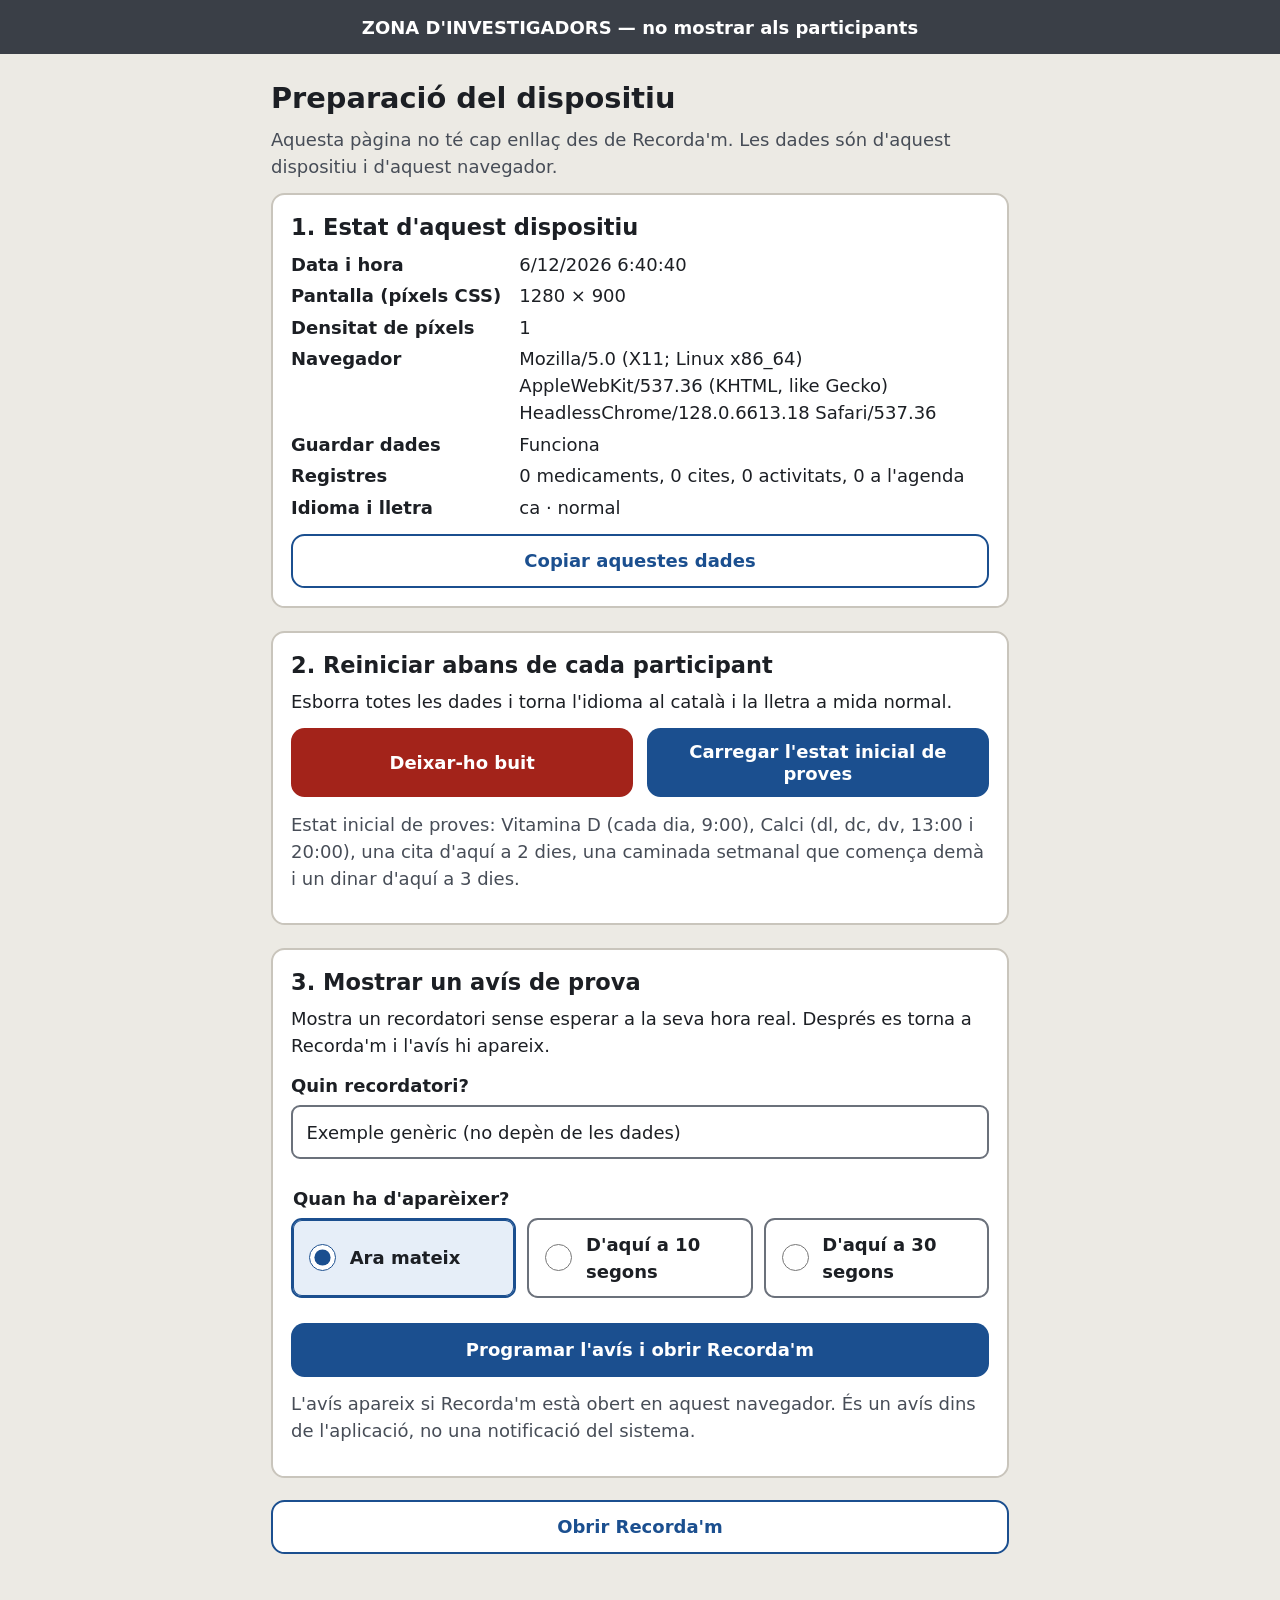
==== investigadors.html @ 67889017 "Add files via upload Primera versión V1" ====
<!DOCTYPE html>
<html lang="ca">
<head>
  <meta charset="utf-8">
  <meta name="viewport" content="width=device-width, initial-scale=1">
  <meta name="robots" content="noindex">
  <title>Recorda'm · Investigadors</title>
  <link rel="manifest" href="manifest.webmanifest">
  <link rel="icon" type="image/png" sizes="32x32" href="icones/favicon-32.png">
  <link rel="stylesheet" href="css/estils.css">
  <style>
    body { background: #ECEAE4; }
    .franja { background: #3A3F47; color: #fff; padding: 0.75rem 1rem; font-weight: 800; text-align: center; }
    .bloc { background: #fff; border: 2px solid #C9C5BC; border-radius: 0.75rem; padding: 1rem; margin-bottom: 1.25rem; }
    .bloc h2 { margin-top: 0; }
    dl { display: grid; grid-template-columns: max-content 1fr; gap: 0.25rem 1rem; margin: 0; }
    dt { font-weight: 700; }
    dd { margin: 0; overflow-wrap: anywhere; }
    select { margin-bottom: 1rem; }
  </style>
</head>
<body>
  <div class="franja">ZONA D'INVESTIGADORS — no mostrar als participants</div>
  <main class="contenidor" id="contingut">
    <h1>Preparació del dispositiu</h1>
    <p class="ajuda">Aquesta pàgina no té cap enllaç des de Recorda'm. Les dades són d'aquest dispositiu i d'aquest navegador.</p>

    <div id="resultat" aria-live="polite"></div>

    <section class="bloc" aria-labelledby="t-estat">
      <h2 id="t-estat">1. Estat d'aquest dispositiu</h2>
      <dl id="estat"></dl>
      <div class="fila-botons"><button type="button" class="boto boto-secundari" id="copiar">Copiar aquestes dades</button></div>
    </section>

    <section class="bloc" aria-labelledby="t-reinici">
      <h2 id="t-reinici">2. Reiniciar abans de cada participant</h2>
      <p>Esborra totes les dades i torna l'idioma al català i la lletra a mida normal.</p>
      <div class="fila-botons">
        <button type="button" class="boto boto-perill" id="reiniciar-buit">Deixar-ho buit</button>
        <button type="button" class="boto boto-principal" id="reiniciar-proves">Carregar l'estat inicial de proves</button>
      </div>
      <p class="ajuda" style="margin-top:0.75rem">Estat inicial de proves: Vitamina D (cada dia, 9:00), Calci (dl, dc, dv, 13:00 i 20:00), una cita d'aquí a 2 dies, una caminada setmanal que comença demà i un dinar d'aquí a 3 dies.</p>
    </section>

    <section class="bloc" aria-labelledby="t-demo">
      <h2 id="t-demo">3. Mostrar un avís de prova</h2>
      <p>Mostra un recordatori sense esperar a la seva hora real. Després es torna a Recorda'm i l'avís hi apareix.</p>
      <div class="camp">
        <label for="tria-avis">Quin recordatori?</label>
        <select id="tria-avis"></select>
      </div>
      <fieldset>
        <legend>Quan ha d'aparèixer?</legend>
        <div class="opcions">
          <label class="opcio"><input type="radio" name="retard" value="0" checked><span>Ara mateix</span></label>
          <label class="opcio"><input type="radio" name="retard" value="10"><span>D'aquí a 10 segons</span></label>
          <label class="opcio"><input type="radio" name="retard" value="30"><span>D'aquí a 30 segons</span></label>
        </div>
      </fieldset>
      <div class="fila-botons"><button type="button" class="boto boto-principal" id="programar-demo">Programar l'avís i obrir Recorda'm</button></div>
      <p class="ajuda" style="margin-top:0.75rem">L'avís apareix si Recorda'm està obert en aquest navegador. És un avís dins de l'aplicació, no una notificació del sistema.</p>
    </section>

    <div class="fila-botons"><a class="boto boto-secundari boto-ample" href="index.html#inici">Obrir Recorda'm</a></div>
  </main>

  <dialog id="dlg-reinici" class="finestra" aria-labelledby="reinici-titol">
    <h2 id="reinici-titol">Segur?</h2>
    <p id="reinici-text"></p>
    <div class="botons-finestra">
      <button type="button" class="boto boto-perill" id="reinici-si">Sí, reiniciar</button>
      <button type="button" class="boto boto-secundari" id="reinici-no">No</button>
    </div>
  </dialog>

  <script src="js/textos.js"></script>
  <script src="js/dades.js"></script>
  <script src="js/recordatoris.js"></script>
  <script src="js/pwa.js"></script>
  <script>
    'use strict';
    const NOMS_CAT = { med: 'Medicació', cites: 'Cita', act: 'Activitat', agenda: 'Agenda' };

    function escriure(text, tipus) {
      document.getElementById('resultat').innerHTML =
        '<div class="missatge ' + (tipus === 'error' ? 'missatge-error' : 'missatge-ok') + '"><div class="text"></div></div>';
      document.querySelector('#resultat .text').textContent = text;
    }

    function mostrarEstat() {
      const d = llegirDades();
      const files = [
        ['Data i hora', new Date().toLocaleString('ca-ES')],
        ['Pantalla (píxels CSS)', window.innerWidth + ' × ' + window.innerHeight],
        ['Densitat de píxels', String(window.devicePixelRatio)],
        ['Navegador', navigator.userAgent],
        ['Guardar dades', emmagatzematgeDisponible ? 'Funciona' : 'NO funciona (navegació privada?)'],
        ['Registres', d.medicaments.length + ' medicaments, ' + d.cites.length + ' cites, ' + d.activitats.length + ' activitats, ' + d.agenda.length + ' a l\'agenda'],
        ['Idioma i lletra', d.ajustos.idioma + ' · ' + d.ajustos.mida],
      ];
      const dl = document.getElementById('estat');
      dl.innerHTML = '';
      files.forEach(function (f) {
        const dt = document.createElement('dt'); dt.textContent = f[0];
        const dd = document.createElement('dd'); dd.textContent = f[1];
        dl.append(dt, dd);
      });
      omplirAvisos(d);
    }

    function omplirAvisos(d) {
      const sel = document.getElementById('tria-avis');
      const propers = propersRecordatoris(d, new Date(), 14, 12);
      sel.innerHTML = '';
      const ex = document.createElement('option');
      ex.value = ''; ex.textContent = 'Exemple genèric (no depèn de les dades)';
      propers.forEach(function (o) {
        const op = document.createElement('option');
        op.value = o.clau;
        op.textContent = NOMS_CAT[o.cat] + ' · ' + o.titol + ' · ' + o.data + ' ' + o.hora;
        sel.append(op);
      });
      sel.append(ex);
    }

    function reiniciar(dades, nom) {
      const dlg = document.getElementById('dlg-reinici');
      document.getElementById('reinici-text').textContent = 'S\'esborraran totes les dades d\'aquest dispositiu i es farà això: ' + nom + '.';
      document.getElementById('reinici-no').onclick = function () { dlg.close(); };
      document.getElementById('reinici-si').onclick = function () { dlg.close(); ferReinici(dades, nom); };
      dlg.showModal();
      document.getElementById('reinici-no').focus();
    }

    function ferReinici(dades, nom) {
      esborrarDemo();
      const ok = guardarDades(dades);
      mostrarEstat();
      escriure(ok ? 'Fet: ' + nom + '. Ja pots obrir Recorda\'m per al participant següent.' : 'No s\'han pogut guardar les dades en aquest navegador.', ok ? 'ok' : 'error');
    }

    document.getElementById('reiniciar-buit').onclick = function () { reiniciar(dadesBuides(), 'deixar-ho buit'); };
    document.getElementById('reiniciar-proves').onclick = function () { reiniciar(dadesInicialsDeProves(), 'carregar l\'estat inicial de proves'); };

    document.getElementById('programar-demo').onclick = function () {
      const clau = document.getElementById('tria-avis').value || null;
      const segons = Number(document.querySelector('input[name="retard"]:checked').value);
      if (!programarDemo(clau, Date.now() + segons * 1000)) { escriure('No s\'ha pogut programar l\'avís.', 'error'); return; }
      location.href = 'index.html#inici';
    };

    document.getElementById('copiar').onclick = function () {
      const text = Array.from(document.querySelectorAll('#estat dt')).map(function (dt) { return dt.textContent + ': ' + dt.nextElementSibling.textContent; }).join('\n');
      if (navigator.clipboard) navigator.clipboard.writeText(text).then(function () { escriure('Dades copiades. Enganxa-les a la fitxa d\'observació.'); }, function () { escriure('No s\'han pogut copiar. Copia-les a mà.', 'error'); });
      else escriure('Aquest navegador no permet copiar. Copia-les a mà.', 'error');
    };

    try { localStorage.setItem('recordam.prova', '1'); localStorage.removeItem('recordam.prova'); } catch (e) { emmagatzematgeDisponible = false; }
    mostrarEstat();
  </script>
</body>
</html>
---- css/estils.css ----
/* estils.css — Aspecte de Recorda'm
   Totes les mides van en «rem»: quan la persona tria una lletra més gran, tot creix junt.
   Normal = 18 px, Gran = 22 px, Molt gran = 26 px (si el navegador té la mida per defecte de 16 px). */

:root {
  --fons: #F5F3EE;
  --superficie: #FFFFFF;
  --text: #1C1F24;            /* sobre blanc: 16,5:1 */
  --text-suau: #474D57;       /* sobre blanc: 8,5:1 */
  --vora: #6B717B;            /* vores de camps i targetes: 4,9:1 */
  --primari: #1B4F8F;         /* botons principals, text blanc a sobre: 8,2:1 */
  --primari-fosc: #133A6A;
  --primari-suau: #E6EEF8;
  --perill: #A3231A;          /* esborrar, text blanc a sobre: 7,5:1 */
  --perill-suau: #FBECEA;
  --exit: #1E6B34;            /* confirmacions: 5,8:1 sobre el seu fons verd clar */
  --exit-suau: #E7F4EA;
  --error: #A3231A;
  --focus: #0B57D0;

  /* Un color per a cada funció. Sempre van acompanyats d'icona i text. */
  --c-med: #0B6B6B;
  --c-cites: #1D5BA6;
  --c-act: #2F6B1F;
  --c-agenda: #7B3F98;

  --radi: 0.75rem;
  --espai: 1rem;
}

html { font-size: 112.5%; -webkit-text-size-adjust: 100%; text-size-adjust: 100%;
  scroll-padding-top: 6rem; /* la capçalera fixa no tapa l'element que té el focus (WCAG 2.4.11) */ }
html[data-mida="gran"] { font-size: 137.5%; }
html[data-mida="molt-gran"] { font-size: 162.5%; }

*, *::before, *::after { box-sizing: border-box; }
[hidden] { display: none !important; }

body {
  margin: 0;
  background: var(--fons);
  color: var(--text);
  font-family: system-ui, -apple-system, "Segoe UI", Roboto, "Helvetica Neue", Arial, sans-serif;
  line-height: 1.5;
  overflow-wrap: break-word;
}

h1, h2, h3 { line-height: 1.25; margin: 0 0 0.5rem; }
/* Els títols no superen una part de l'amplada de la pantalla: així una paraula llarga
   («recordatoris») cap en un mòbil petit encara que la lletra sigui molt gran. */
h1 { font-size: min(1.6rem, 9vw); }
h2 { font-size: min(1.25rem, 7.5vw); margin-top: 1.75rem; }
h1, h2, h3, .boto-cat .nom, .boto { overflow-wrap: anywhere; }
h3 { font-size: 1.1rem; }
p { margin: 0 0 0.75rem; }

.visualment-amagat {
  position: absolute !important; width: 1px; height: 1px; padding: 0; margin: -1px;
  overflow: hidden; clip: rect(0 0 0 0); white-space: nowrap; border: 0;
}

/* Focus ben visible quan s'utilitza el teclat */
:focus-visible { outline: 3px solid var(--focus); outline-offset: 3px; border-radius: 4px; }
main:focus, h1:focus { outline: none; }

/* ---------- Capçalera ---------- */
.capcalera {
  position: sticky; top: 0; z-index: 10;
  background: var(--superficie);
  border-bottom: 2px solid #D9D6CF;
  padding-top: env(safe-area-inset-top);
}
.capcalera-dins {
  max-width: 44rem; margin: 0 auto;
  display: flex; flex-wrap: wrap; align-items: center; justify-content: space-between;
  gap: 0.5rem; padding: 0.5rem var(--espai);
}
.marca { font-weight: 800; font-size: min(1.15rem, 6vw, 22px); color: var(--primari); }
/* La capçalera es manté compacta amb qualsevol mida de lletra, perquè no tapi la pantalla en mòbils petits. */
.capcalera .boto-capcalera { font-size: min(1rem, 5vw, 20px); min-height: 48px; padding: 6px 12px; background: var(--superficie); color: var(--primari); border: 2px solid var(--primari); }
.boto-capcalera:hover { background: var(--primari-suau); }

.contenidor {
  max-width: 44rem; margin: 0 auto;
  padding: var(--espai) var(--espai) 4rem;
  padding-left: max(var(--espai), env(safe-area-inset-left));
  padding-right: max(var(--espai), env(safe-area-inset-right));
}

.avis-sistema { background: #FFF4D6; border-bottom: 2px solid #8A6100; padding: 0.75rem var(--espai); text-align: center; font-weight: 600; }

/* ---------- Icones ---------- */
.icona { display: inline-flex; width: 1.4em; height: 1.4em; flex: none; }
.icona svg { width: 100%; height: 100%; }

/* ---------- Botons ---------- */
.boto {
  display: inline-flex; flex-wrap: wrap; align-items: center; justify-content: center; gap: 0.25rem 0.5rem;
  min-height: 3rem; min-width: 3rem;
  padding: 0.6rem 1.1rem;
  border-radius: var(--radi);
  border: 2px solid transparent;
  font: inherit; font-weight: 700; line-height: 1.2; text-align: center;
  text-decoration: none; cursor: pointer;
  touch-action: manipulation; /* evita el zoom accidental amb doble toc */
  position: relative;
}
.boto-principal { background: var(--primari); color: #fff; }
.boto-principal:hover { background: var(--primari-fosc); }
.boto-secundari { background: var(--superficie); color: var(--primari); border-color: var(--primari); }
.boto-secundari:hover { background: var(--primari-suau); }
.boto-perill { background: var(--perill); color: #fff; }
.boto-perill-suau { background: var(--superficie); color: var(--perill); border-color: var(--perill); }
.boto-perill-suau:hover { background: var(--perill-suau); }
.boto-ample { width: 100%; }
.boto:active { transform: translateY(1px); }

.fila-botons { display: flex; flex-wrap: wrap; gap: 0.75rem; margin-top: 0.75rem; }
.fila-botons .boto { flex: 1 1 8rem; }

/* ---------- Inici ---------- */
.salutacio { margin-bottom: 1rem; }
.salutacio p { font-size: 1.1rem; color: var(--text-suau); }

.graella-cat { list-style: none; margin: 0; padding: 0; display: grid; gap: 1rem; grid-template-columns: repeat(auto-fit, minmax(min(17rem, 100%), 1fr)); }
.boto-cat {
  display: flex; flex-wrap: wrap; align-items: center; gap: 1rem;
  min-height: 5.5rem; padding: 1rem;
  background: var(--superficie); color: var(--text); text-decoration: none;
  border: 2px solid var(--vora); border-left: 0.6rem solid var(--color-cat);
  border-radius: var(--radi);
  box-shadow: 0 2px 0 rgba(0,0,0,0.08);
  touch-action: manipulation;
}
.boto-cat:hover { background: #FBFAF7; }
.boto-cat .cercle { display: inline-flex; align-items: center; justify-content: center; width: 3.2rem; height: 3.2rem; border-radius: 50%; background: var(--color-cat); color: #fff; flex: none; }
.boto-cat .cercle .icona { width: 1.9rem; height: 1.9rem; }
.boto-cat > span:nth-child(2) { flex: 1 1 6rem; min-width: 0; }
.boto-cat .nom { display: block; font-size: min(1.2rem, 7.5vw); font-weight: 800; }
html[data-mida="molt-gran"] .boto-cat .fletxa { display: none; }
.boto-cat .desc { display: block; color: var(--text-suau); font-size: 0.95rem; }
.boto-cat .fletxa { margin-left: auto; color: var(--text-suau); }

.cat-med { --color-cat: var(--c-med); }
.cat-cites { --color-cat: var(--c-cites); }
.cat-act { --color-cat: var(--c-act); }
.cat-agenda { --color-cat: var(--c-agenda); }

/* ---------- Seccions ---------- */
.titol-seccio { display: flex; align-items: center; gap: 0.75rem; }
.titol-seccio .cercle { display: inline-flex; align-items: center; justify-content: center; width: 2.6rem; height: 2.6rem; border-radius: 50%; background: var(--color-cat); color: #fff; flex: none; }
.titol-seccio .cercle .icona { width: 1.6rem; height: 1.6rem; }
.ajuda { color: var(--text-suau); }
.buit { padding: 1rem; background: var(--superficie); border: 2px dashed var(--vora); border-radius: var(--radi); color: var(--text-suau); }

.llista { list-style: none; margin: 0; padding: 0; display: grid; gap: 1rem; }
.targeta {
  background: var(--superficie);
  border: 2px solid #C9C5BC; border-left: 0.5rem solid var(--color-cat);
  border-radius: var(--radi);
  padding: 1rem;
}
.targeta h3 { margin-bottom: 0.25rem; }
.targeta .linia { margin: 0.15rem 0; }
.targeta .linia-avis { display: flex; align-items: center; gap: 0.4rem; color: var(--text-suau); font-weight: 600; }
.passat { opacity: 0.85; }

.etiqueta-cat {
  display: inline-flex; align-items: center; gap: 0.35rem;
  font-size: 0.9rem; font-weight: 700; color: var(--color-cat);
  margin-bottom: 0.25rem;
}
.etiqueta-cat .icona { width: 1.2em; height: 1.2em; }

.dia-grup { margin-top: 1.5rem; }

/* Estat de les preses */
.estat { display: inline-flex; align-items: center; gap: 0.35rem; font-weight: 800; padding: 0.15rem 0.6rem; border-radius: 999px; border: 2px solid; }
.estat-feta { color: var(--exit); background: var(--exit-suau); border-color: var(--exit); }
.estat-pendent { color: var(--text-suau); background: #F1EFEA; border-color: var(--vora); }
.presa { display: flex; flex-wrap: wrap; align-items: center; justify-content: space-between; gap: 0.75rem; }
.presa .dades-presa { flex: 1 1 12rem; }

/* ---------- Missatges ---------- */
.missatge {
  display: flex; align-items: flex-start; gap: 0.75rem;
  padding: 1rem; margin-bottom: 1rem;
  border-radius: var(--radi); border: 2px solid;
  font-weight: 600;
}
.missatge .icona { width: 1.6rem; height: 1.6rem; margin-top: 0.1rem; }
.missatge-ok { background: var(--exit-suau); border-color: var(--exit); color: #12401F; }
.missatge-error { background: var(--perill-suau); border-color: var(--error); color: #6E1712; }
.missatge .text { flex: 1; }
.missatge .boto { min-height: 2.75rem; padding: 0.3rem 0.8rem; }

/* ---------- Formularis ---------- */
form { margin-top: 1rem; }
.camp { margin-bottom: 1.4rem; }
.camp > label, .camp > .etiqueta, fieldset > legend { display: block; font-weight: 700; margin-bottom: 0.35rem; }
.marca-oblig { font-weight: 400; color: var(--text-suau); }
.camp .ajuda { font-size: 0.95rem; margin: -0.2rem 0 0.4rem; }
input[type="text"], input[type="date"], input[type="time"], textarea, select {
  display: block; width: 100%; max-width: 100%;
  min-height: 3rem;
  padding: 0.5rem 0.75rem;
  font: inherit; color: var(--text);
  background: #fff;
  border: 2px solid var(--vora); border-radius: 0.5rem;
  -webkit-appearance: none; appearance: none;
}
input[type="date"], input[type="time"] { min-width: 0; }
input::-webkit-date-and-time-value { text-align: left; }
textarea { min-height: 6rem; resize: vertical; }
[aria-invalid="true"] { border-color: var(--error) !important; border-width: 3px !important; }
.error-camp { display: flex; gap: 0.4rem; align-items: flex-start; color: var(--error); font-weight: 700; margin: 0.35rem 0 0; }
.error-camp .icona { width: 1.3em; height: 1.3em; margin-top: 0.1em; }

fieldset { border: 0; padding: 0; margin: 0 0 1.4rem; min-width: 0; }
.opcions { display: grid; gap: 0.6rem; grid-template-columns: repeat(auto-fit, minmax(min(11rem, 100%), 1fr)); }
.opcio {
  font-size: min(1rem, 6.5vw);
  display: flex; align-items: center; gap: 0.75rem;
  min-height: 3rem; padding: 0.6rem 0.9rem;
  background: #fff; border: 2px solid var(--vora); border-radius: 0.6rem;
  cursor: pointer; font-weight: 600;
  touch-action: manipulation;
}
.opcio span { min-width: 0; overflow-wrap: anywhere; }
.opcio input { width: 1.5rem; height: 1.5rem; margin: 0; flex: none; accent-color: var(--primari); }
.opcio:has(input:checked) { border-color: var(--primari); background: var(--primari-suau); box-shadow: inset 0 0 0 1px var(--primari); }
.opcio:has(input:focus-visible) { outline: 3px solid var(--focus); outline-offset: 2px; }

.data-rapida { display: flex; flex-wrap: wrap; gap: 0.5rem; align-items: stretch; }
.data-rapida input { flex: 1 1 10rem; width: auto; }
.data-rapida .boto { flex: 0 0 auto; min-height: 3rem; padding: 0.4rem 0.9rem; }

.fila-hora { display: flex; gap: 0.5rem; align-items: stretch; margin-bottom: 0.6rem; }
.fila-hora input { flex: 1 1 auto; width: auto; }

.amagat { display: none !important; }

.botons-form { display: flex; flex-wrap: wrap; gap: 0.75rem; margin-top: 1.5rem; }
.botons-form .boto { flex: 1 1 10rem; min-height: 3.4rem; }

/* ---------- Finestres (diàlegs) ---------- */
.finestra {
  width: min(32rem, calc(100vw - 2rem));
  max-height: calc(100dvh - 2rem);
  padding: 1.25rem;
  border: 3px solid var(--text); border-radius: 1rem;
  background: var(--superficie); color: var(--text);
  overflow-y: auto;
}
.finestra::backdrop { background: rgba(20, 22, 26, 0.6); }
.finestra h2 { margin-top: 0; }
.botons-finestra { display: flex; flex-wrap: wrap; gap: 0.75rem; margin-top: 1rem; }
.botons-finestra .boto { flex: 1 1 9rem; }

.finestra-avis { border-color: var(--color-cat, var(--primari)); border-width: 4px; }
.avis-cap { display: flex; align-items: center; gap: 0.6rem; font-size: 1.1rem; font-weight: 800; color: var(--primari); margin-bottom: 0.75rem; }
.avis-cap .icona { width: 1.8rem; height: 1.8rem; }
.avis-titol { font-size: 1.5rem; margin: 0.25rem 0 0.5rem; }
.avis-peu { font-size: 0.85rem; color: var(--text-suau); margin-top: 1rem; }

.grup-ajust { margin-bottom: 1.25rem; }
.mostra-mida { font-weight: 800; }

/* Mòbils molt estrets (360 px o menys): menys marge perquè el text gran hi càpiga */
@media (max-width: 360px) {
  :root { --espai: 0.75rem; }
  .targeta, .boto-cat { padding: 0.75rem; }
  .boto { padding-left: 0.6rem; padding-right: 0.6rem; }
  .finestra { width: calc(100vw - 1rem); padding: 0.9rem; }
  .opcio { padding: 0.5rem 0.6rem; gap: 0.5rem; }
}

/* Pantalles amples (tauletes): una mica més d'aire */
@media (min-width: 48rem) {
  :root { --espai: 1.5rem; }
}

/* Redueix les animacions si la persona ho ha demanat al sistema */
@media (prefers-reduced-motion: reduce) {
  * { transition: none !important; animation: none !important; }
}
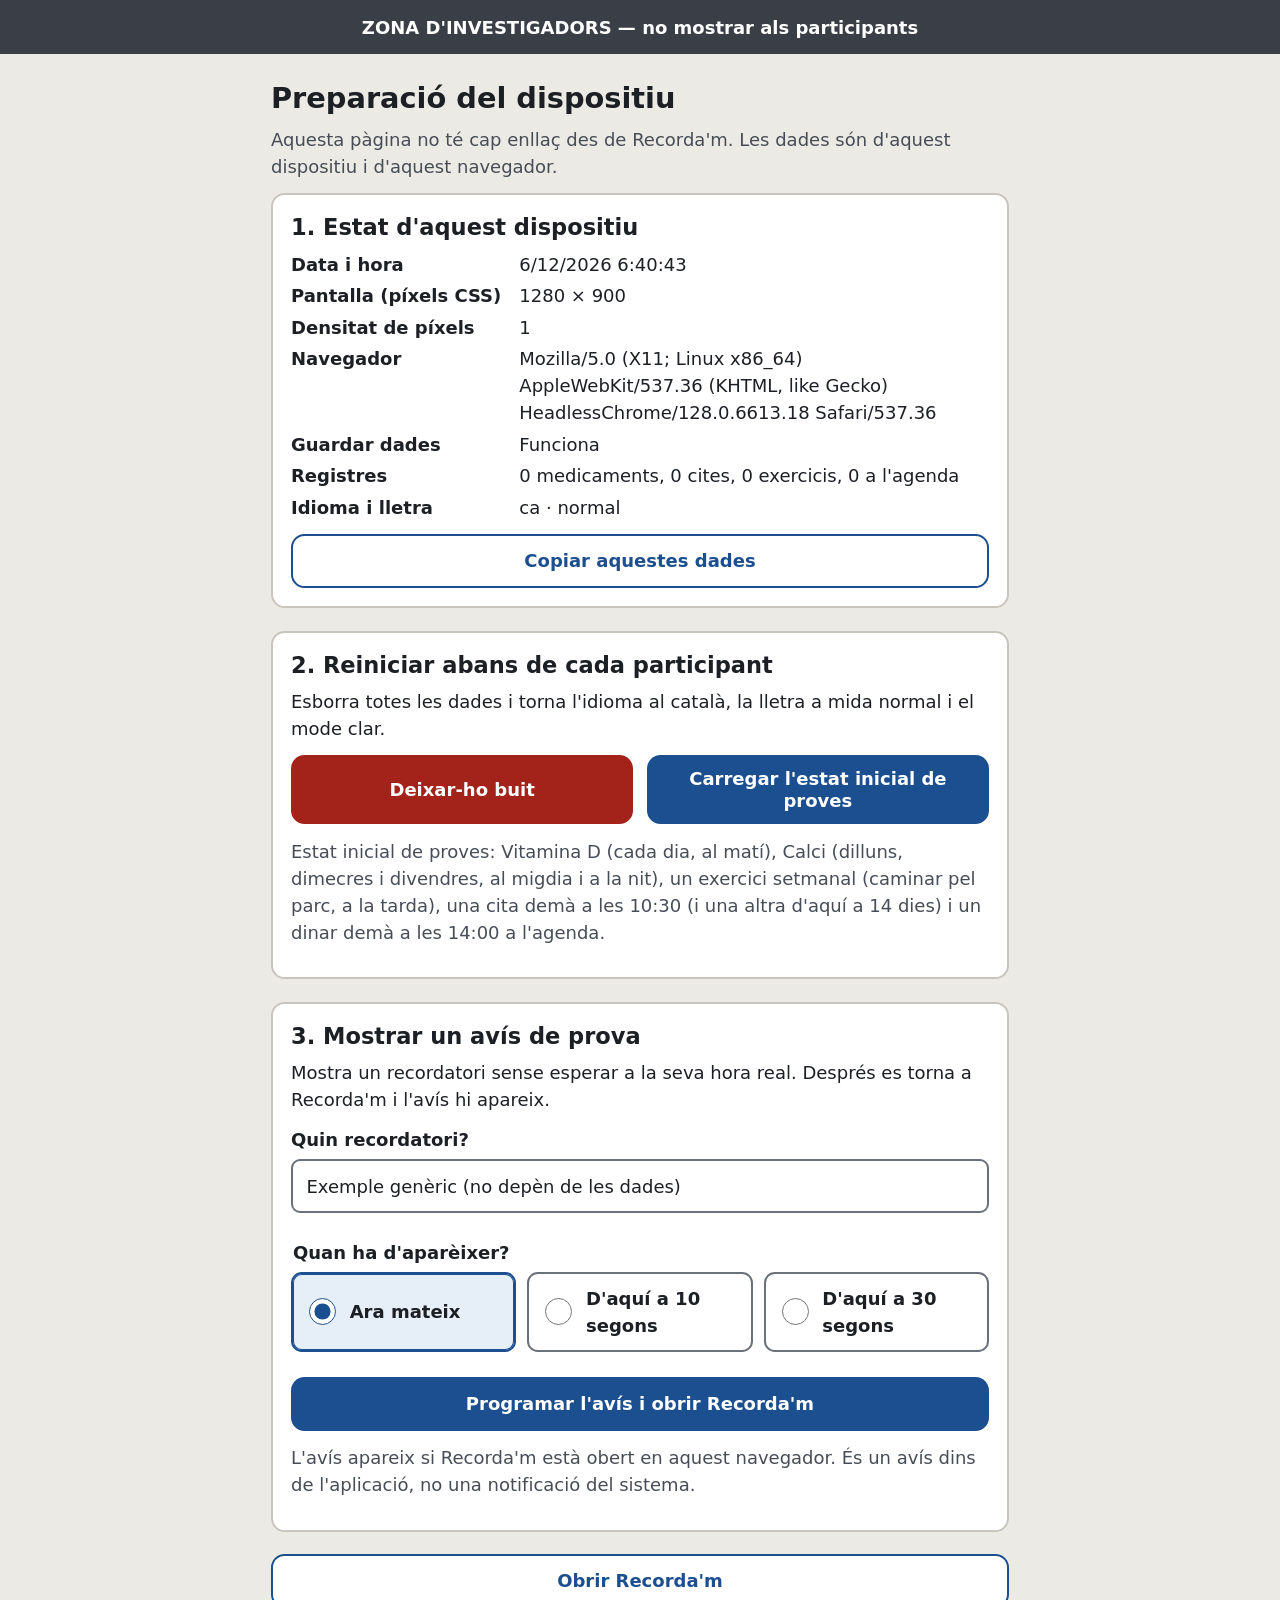
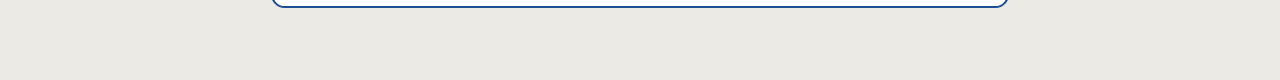
==== commit 0c93871e: "Add files via upload Versió actualitzada (Dilluns 16 de novembre, 2026) amb les dades recollides de " ====
--- a/investigadors.html
+++ b/investigadors.html
@@ -35,12 +35,12 @@
 
     <section class="bloc" aria-labelledby="t-reinici">
       <h2 id="t-reinici">2. Reiniciar abans de cada participant</h2>
-      <p>Esborra totes les dades i torna l'idioma al català i la lletra a mida normal.</p>
+      <p>Esborra totes les dades i torna l'idioma al català, la lletra a mida normal i el mode clar.</p>
       <div class="fila-botons">
         <button type="button" class="boto boto-perill" id="reiniciar-buit">Deixar-ho buit</button>
         <button type="button" class="boto boto-principal" id="reiniciar-proves">Carregar l'estat inicial de proves</button>
       </div>
-      <p class="ajuda" style="margin-top:0.75rem">Estat inicial de proves: Vitamina D (cada dia, 9:00), Calci (dl, dc, dv, 13:00 i 20:00), una cita d'aquí a 2 dies, una caminada setmanal que comença demà i un dinar d'aquí a 3 dies.</p>
+      <p class="ajuda" style="margin-top:0.75rem">Estat inicial de proves: Vitamina D (cada dia, al matí), Calci (dilluns, dimecres i divendres, al migdia i a la nit), un exercici setmanal (caminar pel parc, a la tarda), una cita demà a les 10:30 (i una altra d'aquí a 14 dies) i un dinar demà a les 14:00 a l'agenda.</p>
     </section>
 
     <section class="bloc" aria-labelledby="t-demo">
@@ -80,7 +80,7 @@
   <script src="js/pwa.js"></script>
   <script>
     'use strict';
-    const NOMS_CAT = { med: 'Medicació', cites: 'Cita', act: 'Activitat', agenda: 'Agenda' };
+    const NOMS_CAT = { med: 'Medicació', cites: 'Cita', act: 'Exercici', agenda: 'Agenda' };
 
     function escriure(text, tipus) {
       document.getElementById('resultat').innerHTML =
@@ -96,7 +96,7 @@
         ['Densitat de píxels', String(window.devicePixelRatio)],
         ['Navegador', navigator.userAgent],
         ['Guardar dades', emmagatzematgeDisponible ? 'Funciona' : 'NO funciona (navegació privada?)'],
-        ['Registres', d.medicaments.length + ' medicaments, ' + d.cites.length + ' cites, ' + d.activitats.length + ' activitats, ' + d.agenda.length + ' a l\'agenda'],
+        ['Registres', d.medicaments.length + ' medicaments, ' + d.cites.length + ' cites, ' + d.activitats.length + ' exercicis, ' + d.agenda.length + ' a l\'agenda'],
         ['Idioma i lletra', d.ajustos.idioma + ' · ' + d.ajustos.mida],
       ];
       const dl = document.getElementById('estat');
@@ -118,7 +118,7 @@
       propers.forEach(function (o) {
         const op = document.createElement('option');
         op.value = o.clau;
-        op.textContent = NOMS_CAT[o.cat] + ' · ' + o.titol + ' · ' + o.data + ' ' + o.hora;
+        op.textContent = NOMS_CAT[o.cat] + ' · ' + o.titol + ' · ' + o.data + ' ' + (o.moment ? o.moment : o.hora);
         sel.append(op);
       });
       sel.append(ex);
--- a/css/estils.css
+++ b/css/estils.css
@@ -24,12 +24,77 @@
   --c-act: #2F6B1F;
   --c-agenda: #7B3F98;
 
+  /* Colors auxiliars (també canvien amb el mode fosc) */
+  --camp: #FFFFFF;             /* fons dels camps de formulari i de les opcions */
+  --vora-suau: #D9D6CF;        /* línies separadores (capçalera) */
+  --vora-targeta: #C9C5BC;     /* vora de les targetes */
+  --sobre-primari: #FFFFFF;    /* text sobre el color primari */
+  --sobre-perill: #FFFFFF;     /* text sobre el color de perill */
+  --sobre-cat: #FFFFFF;        /* icona sobre el cercle de color de cada funció */
+  --hover-cat: #FBFAF7;
+  --pendent-fons: #F1EFEA;
+  --text-ok: #12401F;
+  --text-error: #6E1712;
+  --avis-fons: #FFF4D6;
+  --avis-vora: #8A6100;
+  --alerta-fons: #A3231A;      /* franja vermella «Ha passat l'hora!» */
+  --alerta-fons-2: #5E100B;
+  --alerta-text: #FFFFFF;
+  --desar: #1E6B34;            /* botó Desar (verd), text blanc a sobre: 6,2:1 */
+  --sobre-desar: #FFFFFF;
+  --cancela: #A3231A;          /* botó Cancel·lar (vermell), text blanc a sobre: 7,5:1 */
+  --sobre-cancela: #FFFFFF;
+  color-scheme: light;
+
   --radi: 0.75rem;
   --espai: 1rem;
 }
 
+/* ---------- Mode fosc (es tria a Ajustos). Tots els parells de colors compleixen un contrast mínim de 4,5:1 ---------- */
+html[data-tema="fosc"] {
+  --fons: #12151A;
+  --superficie: #1C2027;
+  --camp: #14171C;
+  --text: #ECEFF4;            /* sobre superfície: 14,2:1 */
+  --text-suau: #B8C0CC;       /* 8,9:1 */
+  --vora: #8791A0;            /* 5,1:1 */
+  --vora-suau: #343A45;
+  --vora-targeta: #4A5160;
+  --primari: #8DB8F2;
+  --primari-fosc: #B2D1F7;
+  --primari-suau: #1F2F47;
+  --sobre-primari: #0B1D36;
+  --perill: #FF9A91;
+  --perill-suau: #3A1C1B;
+  --sobre-perill: #2A0806;
+  --exit: #86DB9F;
+  --exit-suau: #1B3324;
+  --error: #FF9A91;
+  --focus: #FFD166;
+  --c-med: #4FD8CF;
+  --c-cites: #86B6FF;
+  --c-act: #93DE78;
+  --c-agenda: #DDA8F5;
+  --sobre-cat: #0F1318;
+  --hover-cat: #232832;
+  --pendent-fons: #262B33;
+  --text-ok: #D2F2DC;
+  --text-error: #FFD9D5;
+  --avis-fons: #3B3216;
+  --avis-vora: #E0B341;
+  --alerta-fons: #C62828;
+  --alerta-fons-2: #7F1410;
+  --alerta-text: #FFFFFF;
+  --desar: #86DB9F;
+  --sobre-desar: #07200F;
+  --cancela: #FF9A91;
+  --sobre-cancela: #2A0806;
+  color-scheme: dark;
+}
+
 html { font-size: 112.5%; -webkit-text-size-adjust: 100%; text-size-adjust: 100%;
-  scroll-padding-top: 6rem; /* la capçalera fixa no tapa l'element que té el focus (WCAG 2.4.11) */ }
+  scroll-padding-top: 6rem; /* la capçalera fixa no tapa l'element que té el focus (WCAG 2.4.11) */
+  scroll-padding-bottom: 7rem; /* la barra fixa de Desar / Cancel·lar tampoc */ }
 html[data-mida="gran"] { font-size: 137.5%; }
 html[data-mida="molt-gran"] { font-size: 162.5%; }
 
@@ -67,7 +132,7 @@
 .capcalera {
   position: sticky; top: 0; z-index: 10;
   background: var(--superficie);
-  border-bottom: 2px solid #D9D6CF;
+  border-bottom: 2px solid var(--vora-suau);
   padding-top: env(safe-area-inset-top);
 }
 .capcalera-dins {
@@ -75,7 +140,8 @@
   display: flex; flex-wrap: wrap; align-items: center; justify-content: space-between;
   gap: 0.5rem; padding: 0.5rem var(--espai);
 }
-.marca { font-weight: 800; font-size: min(1.15rem, 6vw, 22px); color: var(--primari); }
+.marca { display: inline-flex; align-items: center; gap: 0.6rem; font-weight: 800; font-size: min(1.15rem, 6vw, 22px); color: var(--primari); }
+.logo-icona { width: min(2.5rem, 11vw); height: min(2.5rem, 11vw); max-width: 44px; max-height: 44px; flex: none; border-radius: 22%; }
 /* La capçalera es manté compacta amb qualsevol mida de lletra, perquè no tapi la pantalla en mòbils petits. */
 .capcalera .boto-capcalera { font-size: min(1rem, 5vw, 20px); min-height: 48px; padding: 6px 12px; background: var(--superficie); color: var(--primari); border: 2px solid var(--primari); }
 .boto-capcalera:hover { background: var(--primari-suau); }
@@ -87,7 +153,7 @@
   padding-right: max(var(--espai), env(safe-area-inset-right));
 }
 
-.avis-sistema { background: #FFF4D6; border-bottom: 2px solid #8A6100; padding: 0.75rem var(--espai); text-align: center; font-weight: 600; }
+.avis-sistema { background: var(--avis-fons); border-bottom: 2px solid var(--avis-vora); padding: 0.75rem var(--espai); text-align: center; font-weight: 600; }
 
 /* ---------- Icones ---------- */
 .icona { display: inline-flex; width: 1.4em; height: 1.4em; flex: none; }
@@ -105,11 +171,11 @@
   touch-action: manipulation; /* evita el zoom accidental amb doble toc */
   position: relative;
 }
-.boto-principal { background: var(--primari); color: #fff; }
+.boto-principal { background: var(--primari); color: var(--sobre-primari); }
 .boto-principal:hover { background: var(--primari-fosc); }
 .boto-secundari { background: var(--superficie); color: var(--primari); border-color: var(--primari); }
 .boto-secundari:hover { background: var(--primari-suau); }
-.boto-perill { background: var(--perill); color: #fff; }
+.boto-perill { background: var(--perill); color: var(--sobre-perill); }
 .boto-perill-suau { background: var(--superficie); color: var(--perill); border-color: var(--perill); }
 .boto-perill-suau:hover { background: var(--perill-suau); }
 .boto-ample { width: 100%; }
@@ -121,19 +187,39 @@
 /* ---------- Inici ---------- */
 .salutacio { margin-bottom: 1rem; }
 .salutacio p { font-size: 1.1rem; color: var(--text-suau); }
-
-.graella-cat { list-style: none; margin: 0; padding: 0; display: grid; gap: 1rem; grid-template-columns: repeat(auto-fit, minmax(min(17rem, 100%), 1fr)); }
+/* Data a l'esquerra i hora a la dreta, a la mateixa línia (si no hi caben, l'hora baixa i queda a la dreta) */
+.salutacio-fila { display: flex; flex-wrap: wrap; align-items: baseline; justify-content: space-between; gap: 0.1rem 1rem; }
+.salutacio-fila p { margin: 0; }
+.salutacio .hora-actual { display: flex; flex-wrap: wrap; align-items: center; gap: 0 0.4rem; color: var(--text); margin-left: auto; }
+.salutacio { container-type: inline-size; }
+/* Al mòbil (poc espai): s'amaga el text «Hora actual:» (queda el rellotge i l'hora, i els lectors de pantalla el segueixen llegint)
+   perquè la data i l'hora càpiguen a la mateixa línia. */
+@container (max-width: 31rem) {
+  .salutacio .data-avui { font-size: 1.05rem; }
+  .salutacio .data-pref { position: absolute; width: 1px; height: 1px; overflow: hidden; clip: rect(0 0 0 0); white-space: nowrap; }
+  .salutacio .data-avui::first-letter { text-transform: uppercase; }
+  .salutacio-fila { gap: 0.1rem 0.6rem; }
+  .salutacio .hora-actual > span:not(.icona) { position: absolute; width: 1px; height: 1px; overflow: hidden; clip: rect(0 0 0 0); white-space: nowrap; }
+  .salutacio .hora-actual strong { font-size: 1.5rem; }
+}
+.salutacio .hora-actual strong { font-size: 1.6rem; line-height: 1.1; font-variant-numeric: tabular-nums; color: var(--primari); }
+
+.graella-cat { list-style: none; margin: 0; padding: 0; display: grid; gap: 1rem; grid-template-columns: repeat(auto-fit, minmax(min(17rem, 100%), 1fr)); grid-auto-rows: 1fr; }
+/* Cada botó omple tota la seva cel·la: així tots fan la mateixa alçada, tant en català com en castellà
+   (abans, un text més curt feia el botó més baix). */
+.graella-cat > li { display: flex; }
+.graella-cat > li > .boto-cat { flex: 1 1 auto; width: 100%; }
 .boto-cat {
   display: flex; flex-wrap: wrap; align-items: center; gap: 1rem;
-  min-height: 5.5rem; padding: 1rem;
+  min-height: 7rem; padding: 1rem;
   background: var(--superficie); color: var(--text); text-decoration: none;
   border: 2px solid var(--vora); border-left: 0.6rem solid var(--color-cat);
   border-radius: var(--radi);
   box-shadow: 0 2px 0 rgba(0,0,0,0.08);
   touch-action: manipulation;
 }
-.boto-cat:hover { background: #FBFAF7; }
-.boto-cat .cercle { display: inline-flex; align-items: center; justify-content: center; width: 3.2rem; height: 3.2rem; border-radius: 50%; background: var(--color-cat); color: #fff; flex: none; }
+.boto-cat:hover { background: var(--hover-cat); }
+.boto-cat .cercle { display: inline-flex; align-items: center; justify-content: center; width: 3.2rem; height: 3.2rem; border-radius: 50%; background: var(--color-cat); color: var(--sobre-cat); flex: none; }
 .boto-cat .cercle .icona { width: 1.9rem; height: 1.9rem; }
 .boto-cat > span:nth-child(2) { flex: 1 1 6rem; min-width: 0; }
 .boto-cat .nom { display: block; font-size: min(1.2rem, 7.5vw); font-weight: 800; }
@@ -148,7 +234,7 @@
 
 /* ---------- Seccions ---------- */
 .titol-seccio { display: flex; align-items: center; gap: 0.75rem; }
-.titol-seccio .cercle { display: inline-flex; align-items: center; justify-content: center; width: 2.6rem; height: 2.6rem; border-radius: 50%; background: var(--color-cat); color: #fff; flex: none; }
+.titol-seccio .cercle { display: inline-flex; align-items: center; justify-content: center; width: 2.6rem; height: 2.6rem; border-radius: 50%; background: var(--color-cat); color: var(--sobre-cat); flex: none; }
 .titol-seccio .cercle .icona { width: 1.6rem; height: 1.6rem; }
 .ajuda { color: var(--text-suau); }
 .buit { padding: 1rem; background: var(--superficie); border: 2px dashed var(--vora); border-radius: var(--radi); color: var(--text-suau); }
@@ -156,7 +242,7 @@
 .llista { list-style: none; margin: 0; padding: 0; display: grid; gap: 1rem; }
 .targeta {
   background: var(--superficie);
-  border: 2px solid #C9C5BC; border-left: 0.5rem solid var(--color-cat);
+  border: 2px solid var(--vora-targeta); border-left: 0.5rem solid var(--color-cat);
   border-radius: var(--radi);
   padding: 1rem;
 }
@@ -177,7 +263,7 @@
 /* Estat de les preses */
 .estat { display: inline-flex; align-items: center; gap: 0.35rem; font-weight: 800; padding: 0.15rem 0.6rem; border-radius: 999px; border: 2px solid; }
 .estat-feta { color: var(--exit); background: var(--exit-suau); border-color: var(--exit); }
-.estat-pendent { color: var(--text-suau); background: #F1EFEA; border-color: var(--vora); }
+.estat-pendent { color: var(--text-suau); background: var(--pendent-fons); border-color: var(--vora); }
 .presa { display: flex; flex-wrap: wrap; align-items: center; justify-content: space-between; gap: 0.75rem; }
 .presa .dades-presa { flex: 1 1 12rem; }
 
@@ -189,8 +275,8 @@
   font-weight: 600;
 }
 .missatge .icona { width: 1.6rem; height: 1.6rem; margin-top: 0.1rem; }
-.missatge-ok { background: var(--exit-suau); border-color: var(--exit); color: #12401F; }
-.missatge-error { background: var(--perill-suau); border-color: var(--error); color: #6E1712; }
+.missatge-ok { background: var(--exit-suau); border-color: var(--exit); color: var(--text-ok); }
+.missatge-error { background: var(--perill-suau); border-color: var(--error); color: var(--text-error); }
 .missatge .text { flex: 1; }
 .missatge .boto { min-height: 2.75rem; padding: 0.3rem 0.8rem; }
 
@@ -205,7 +291,7 @@
   min-height: 3rem;
   padding: 0.5rem 0.75rem;
   font: inherit; color: var(--text);
-  background: #fff;
+  background: var(--camp);
   border: 2px solid var(--vora); border-radius: 0.5rem;
   -webkit-appearance: none; appearance: none;
 }
@@ -222,11 +308,12 @@
   font-size: min(1rem, 6.5vw);
   display: flex; align-items: center; gap: 0.75rem;
   min-height: 3rem; padding: 0.6rem 0.9rem;
-  background: #fff; border: 2px solid var(--vora); border-radius: 0.6rem;
+  background: var(--camp); border: 2px solid var(--vora); border-radius: 0.6rem;
   cursor: pointer; font-weight: 600;
   touch-action: manipulation;
 }
 .opcio span { min-width: 0; overflow-wrap: anywhere; }
+.opcio span .icona { vertical-align: middle; margin-right: 0.5rem; }
 .opcio input { width: 1.5rem; height: 1.5rem; margin: 0; flex: none; accent-color: var(--primari); }
 .opcio:has(input:checked) { border-color: var(--primari); background: var(--primari-suau); box-shadow: inset 0 0 0 1px var(--primari); }
 .opcio:has(input:focus-visible) { outline: 3px solid var(--focus); outline-offset: 2px; }
@@ -240,8 +327,22 @@
 
 .amagat { display: none !important; }
 
-.botons-form { display: flex; flex-wrap: wrap; gap: 0.75rem; margin-top: 1.5rem; }
-.botons-form .boto { flex: 1 1 10rem; min-height: 3.4rem; }
+/* Barra fixa a baix de tots els formularis: Cancel·lar (vermell) a l'esquerra i Desar (verd) a la dreta. */
+.botons-form {
+  position: fixed; left: 0; right: 0; bottom: 0; z-index: 9;
+  background: var(--superficie); border-top: 3px solid var(--vora-targeta);
+  padding: 0.6rem max(var(--espai), env(safe-area-inset-right)) calc(0.6rem + env(safe-area-inset-bottom)) max(var(--espai), env(safe-area-inset-left));
+}
+.botons-form-dins { max-width: 44rem; margin: 0 auto; display: flex; gap: 0.75rem; }
+.botons-form .boto { flex: 1 1 0; min-width: 0; min-height: 3.4rem; font-size: min(1.05rem, 4.7vw); flex-wrap: nowrap; overflow-wrap: normal; gap: 0.35rem; padding-left: 0.5rem; padding-right: 0.5rem; }
+.botons-form .icona { width: 1.1em; height: 1.1em; }
+.boto-desar { background: var(--desar); color: var(--sobre-desar); }
+.boto-desar:hover { filter: brightness(0.92); }
+.boto-cancela { background: var(--cancela); color: var(--sobre-cancela); }
+.boto-cancela:hover { filter: brightness(0.92); }
+/* La pantalla deixa lloc a sota perquè la barra fixa no tapi l'últim camp */
+.contenidor:has(.botons-form) { padding-bottom: 7.5rem; }
+html[data-mida="molt-gran"] .contenidor:has(.botons-form) { padding-bottom: 10rem; }
 
 /* ---------- Finestres (diàlegs) ---------- */
 .finestra {
@@ -284,3 +385,148 @@
 @media (prefers-reduced-motion: reduce) {
   * { transition: none !important; animation: none !important; }
 }
+
+/* ---------- Treure un recordatori (la «x» de la targeta) ---------- */
+.targeta-cap { display: flex; flex-wrap: wrap; align-items: flex-start; justify-content: space-between; gap: 0.5rem; }
+.targeta-cap .etiqueta-cat { margin-bottom: 0; align-self: center; }
+.boto-treure {
+  min-height: 3rem; min-width: 3rem; padding: 0.3rem 0.8rem;
+  background: var(--superficie); color: var(--text-suau); border-color: var(--vora);
+  font-size: 0.95rem; margin-left: auto;
+}
+.boto-treure:hover { background: var(--perill-suau); color: var(--perill); border-color: var(--perill); }
+.boto-treure .icona { width: 1.2em; height: 1.2em; }
+
+/* ---------- Tasques fetes i tasques que han passat d'hora ---------- */
+
+.alerta-vencuda {
+  display: flex; align-items: flex-start; gap: 0.6rem;
+  margin: 0.5rem 0 0.6rem; padding: 0.7rem 0.9rem;
+  background: var(--alerta-fons); color: var(--alerta-text);
+  border-radius: 0.5rem; font-weight: 800; line-height: 1.3;
+}
+.alerta-vencuda .icona { width: 1.6rem; height: 1.6rem; margin-top: 0.05rem; }
+
+/* Pampallugueig suau (menys d'un cop per segon) només si la persona no ha demanat menys moviment.
+   El missatge es veu igual de bé, parpellegi o no. */
+@keyframes pampallugues { 0%, 100% { background: var(--alerta-fons); } 50% { background: var(--alerta-fons-2); } }
+@keyframes ressalt { 0%, 100% { box-shadow: 0 0 0 0 rgba(163, 35, 26, 0.55); } 50% { box-shadow: 0 0 0 0.45rem rgba(163, 35, 26, 0); } }
+@media (prefers-reduced-motion: no-preference) {
+  .alerta-vencuda { animation: pampallugues 1.6s ease-in-out infinite; }
+}
+
+/* ---------- Tasques compactes (Properes tasques) ---------- */
+/* La llista és el «contenidor»: la distribució depèn de l'amplada real de la targeta
+   (i de la mida de la lletra), no només de la pantalla. */
+.llista-tasques { gap: 0.5rem; container-type: inline-size; }
+
+/* Distribució per defecte (mòbil): hora | text, i a sota una fila amb els botons repartits */
+.tasca {
+  display: grid; grid-template-columns: 3.9rem 1fr; gap: 0.4rem 0.7rem; align-items: baseline;
+  padding: 0.5rem 0.8rem;
+}
+/* L'hora té una columna d'amplada fixa: els títols de totes les targetes queden alineats */
+.tasca-hora { font-size: 1.25rem; font-weight: 800; line-height: 1.25; font-variant-numeric: tabular-nums; }
+.tasca-cos { min-width: 0; display: flex; flex-direction: column; gap: 0.15rem; }
+.tasca-titol { font-size: 1.1rem; margin: 0; line-height: 1.25; }
+.tasca-meta { display: flex; flex-wrap: wrap; align-items: center; gap: 0.2rem 0.7rem; margin: 0; font-size: 0.9rem; color: var(--text-suau); }
+.tasca-meta .etiqueta-cat { margin: 0; font-size: 0.9rem; }
+.tasca-dia { font-weight: 700; }
+.tasca-meta .estat { padding: 0 0.5rem; font-size: 0.9rem; }
+.tasca-detall { margin: 0; font-size: 0.9rem; color: var(--text-suau); }
+
+.tasca-botons { grid-column: 1 / -1; display: flex; flex-wrap: wrap; gap: 0.6rem; align-self: stretch; }
+.boto-compacte { min-height: 2.75rem; padding: 0.2rem 0.9rem; font-size: 0.95rem; white-space: nowrap; flex: 1 1 7rem; flex-wrap: nowrap; }
+.boto-compacte .icona { width: 1.15em; height: 1.15em; }
+.tasca-botons .boto-treure { margin-left: 0; }
+
+/* Targeta ampla (tauleta o ordinador): hora | text | botons a la dreta, centrats en vertical */
+@container (min-width: 34rem) {
+  .tasca { grid-template-columns: 3.9rem 1fr auto; gap: 0 1rem; align-items: baseline; padding: 0.7rem 1rem; }
+  .tasca-botons { grid-column: 3; flex-wrap: nowrap; align-self: center; justify-content: flex-end; }
+  /* Mateixa amplada a tots els botons: així «Fet» i «Treure» queden en columna a totes les targetes */
+  .boto-compacte { flex: 0 0 7.5rem; padding-left: 0.4rem; padding-right: 0.4rem; }
+  /* Llista de 7 dies: tres botons → dos a dalt i el tercer a sota, perquè el text tingui lloc */
+  .tasca-complet .tasca-botons { flex-wrap: wrap; width: 16.2rem; }
+}
+
+.tasca-feta { background: var(--exit-suau); border-color: var(--exit); border-left-color: var(--color-cat); }
+.tasca-vencuda { border-color: var(--perill); border-width: 2px; border-left-width: 0.5rem; border-left-color: var(--perill); background: var(--perill-suau); }
+/* Avís vermell: una franja petita dins la línia de la categoria; només surt quan ja ha passat l'hora */
+.tasca .alerta-vencuda { margin: 0; padding: 0.1rem 0.6rem; font-size: 0.9rem; font-weight: 800; align-items: center; gap: 0.4rem; width: fit-content; max-width: 100%; }
+.tasca .alerta-vencuda .icona { width: 1.1rem; height: 1.1rem; margin-top: 0; }
+
+
+/* ================= Versió 9 ================= */
+
+.boto-fet { background: var(--exit-suau); color: var(--exit); border-color: var(--exit); }
+.boto-fet:hover { filter: brightness(0.95); }
+.fila-dos .boto { flex: 1 1 14rem; }
+
+/* ---------- Medicació i exercicis: moments del dia ---------- */
+.moments { display: grid; gap: 1rem; margin-bottom: 0.5rem; }
+.moment {
+  background: var(--superficie);
+  border: 2px solid var(--vora-targeta); border-left: 0.5rem solid var(--color-cat);
+  border-radius: var(--radi);
+  padding: 0.75rem 1rem 1rem;
+}
+.moment-titol { display: flex; align-items: center; gap: 0.6rem; margin: 0 0 0.6rem; font-size: min(1.3rem, 7vw); color: var(--color-cat); }
+.moment-titol .icona { width: 1.6rem; height: 1.6rem; }
+.moment-buit { margin: 0; padding: 0.7rem 0.9rem; background: var(--pendent-fons); border-radius: 0.5rem; color: var(--text-suau); font-weight: 600; }
+.llista-dosis { gap: 0.6rem; }
+.dosi {
+  display: flex; flex-wrap: wrap; align-items: center; gap: 0.5rem 0.9rem;
+  padding: 0.65rem 0.8rem;
+  background: var(--camp); border: 2px solid var(--vora-targeta); border-radius: 0.6rem;
+}
+.dosi-feta { background: var(--exit-suau); border-color: var(--exit); }
+.dosi-vencuda { background: var(--perill-suau); border-color: var(--perill); }
+.dosi-text { flex: 1 1 11rem; min-width: 0; display: flex; flex-direction: column; align-items: flex-start; gap: 0.2rem; }
+.dosi-text h3 { margin: 0; font-size: 1.2rem; }
+.dosi-text .linia { margin: 0; color: var(--text-suau); }
+.dosi .estat { padding: 0 0.5rem; font-size: 0.9rem; }
+.dosi .alerta-vencuda { margin: 0.1rem 0 0; padding: 0.1rem 0.6rem; font-size: 0.9rem; font-weight: 800; align-items: center; gap: 0.4rem; width: fit-content; max-width: 100%; }
+.dosi .alerta-vencuda .icona { width: 1.1rem; height: 1.1rem; margin-top: 0; }
+.dosi-botons { display: flex; flex-wrap: wrap; gap: 0.5rem; flex: 1 1 14rem; }
+.dosi-botons .boto-compacte { flex: 1 1 6rem; }
+.dosi-botons .boto-treure { margin-left: 0; }
+
+/* ---------- Encara no hi ha res: missatge al mig i botó d'afegir ---------- */
+.estat-buit { display: flex; flex-direction: column; align-items: center; justify-content: flex-start; gap: 1.25rem; text-align: center; padding: 18dvh 0 1rem; }
+.estat-buit p { margin: 0; max-width: 24rem; min-height: 3.2em; display: flex; align-items: flex-end; justify-content: center; font-size: 1.25rem; font-weight: 700; color: var(--text-suau); }
+.estat-buit .boto { width: 100%; max-width: 24rem; min-height: 3.6rem; font-size: 1.15rem; }
+
+/* ---------- La propera cita / el proper esdeveniment ---------- */
+.propera { margin-bottom: 0.5rem; }
+.propera-cap { margin: 0.25rem 0 0.6rem; font-size: min(1.25rem, 7.5vw); }
+.propera-targeta {
+  background: var(--superficie);
+  border: 2px solid var(--vora-targeta); border-left: 0.6rem solid var(--color-cat);
+  border-radius: var(--radi);
+  padding: 1rem 1.1rem;
+}
+.propera-quan { display: flex; flex-wrap: wrap; justify-content: space-between; align-items: baseline; gap: 0.1rem 1rem; }
+.propera-dia { font-size: min(1.6rem, 8vw); font-weight: 800; color: var(--color-cat); line-height: 1.2; }
+.propera-hora { display: inline-flex; align-items: center; gap: 0.4rem; font-size: min(2.1rem, 10vw); font-weight: 800; font-variant-numeric: tabular-nums; line-height: 1.2; }
+.propera-hora .icona { width: 1.2em; height: 1.2em; color: var(--text-suau); }
+.propera-data { margin: 0.1rem 0 0.4rem; color: var(--text-suau); }
+.propera-titol { font-size: min(1.4rem, 7.5vw); margin: 0.4rem 0 0.5rem; }
+.propera-targeta .linia { margin: 0.2rem 0; }
+
+/* ---------- Formularis: opcions dels moments del dia ---------- */
+.opcions-moments { grid-template-columns: repeat(auto-fit, minmax(min(11rem, 100%), 1fr)); }
+
+/* Medicació: un sol botó (Fet / Pendent) al costat, sempre amb la mateixa mida.
+   Amb lletra gran o molt gran no hi cap al costat i passa a sota, a tota l'amplada (també sempre igual). */
+.dosi-med { flex-wrap: nowrap; }
+.dosi-med .dosi-text { flex: 1 1 5rem; }
+.dosi-med .dosi-botons { flex: 0 0 auto; }
+.boto-estat { width: 7.5rem; min-width: 7.5rem; flex: 0 0 7.5rem !important; padding-left: 0.4rem; padding-right: 0.4rem; }
+html[data-mida="gran"] .dosi-med, html[data-mida="molt-gran"] .dosi-med,
+html[data-mida="gran"] .dosi-med .dosi-botons, html[data-mida="molt-gran"] .dosi-med .dosi-botons { flex-wrap: wrap; }
+html[data-mida="gran"] .dosi-med .dosi-botons, html[data-mida="molt-gran"] .dosi-med .dosi-botons { flex: 1 1 100%; }
+html[data-mida="gran"] .boto-estat, html[data-mida="molt-gran"] .boto-estat { width: 100%; flex: 1 1 100% !important; }
+@media (max-width: 21rem) {
+  .dosi-med { flex-wrap: wrap; } .dosi-med .dosi-botons { flex: 1 1 100%; } .boto-estat { width: 100%; flex: 1 1 100% !important; }
+}
